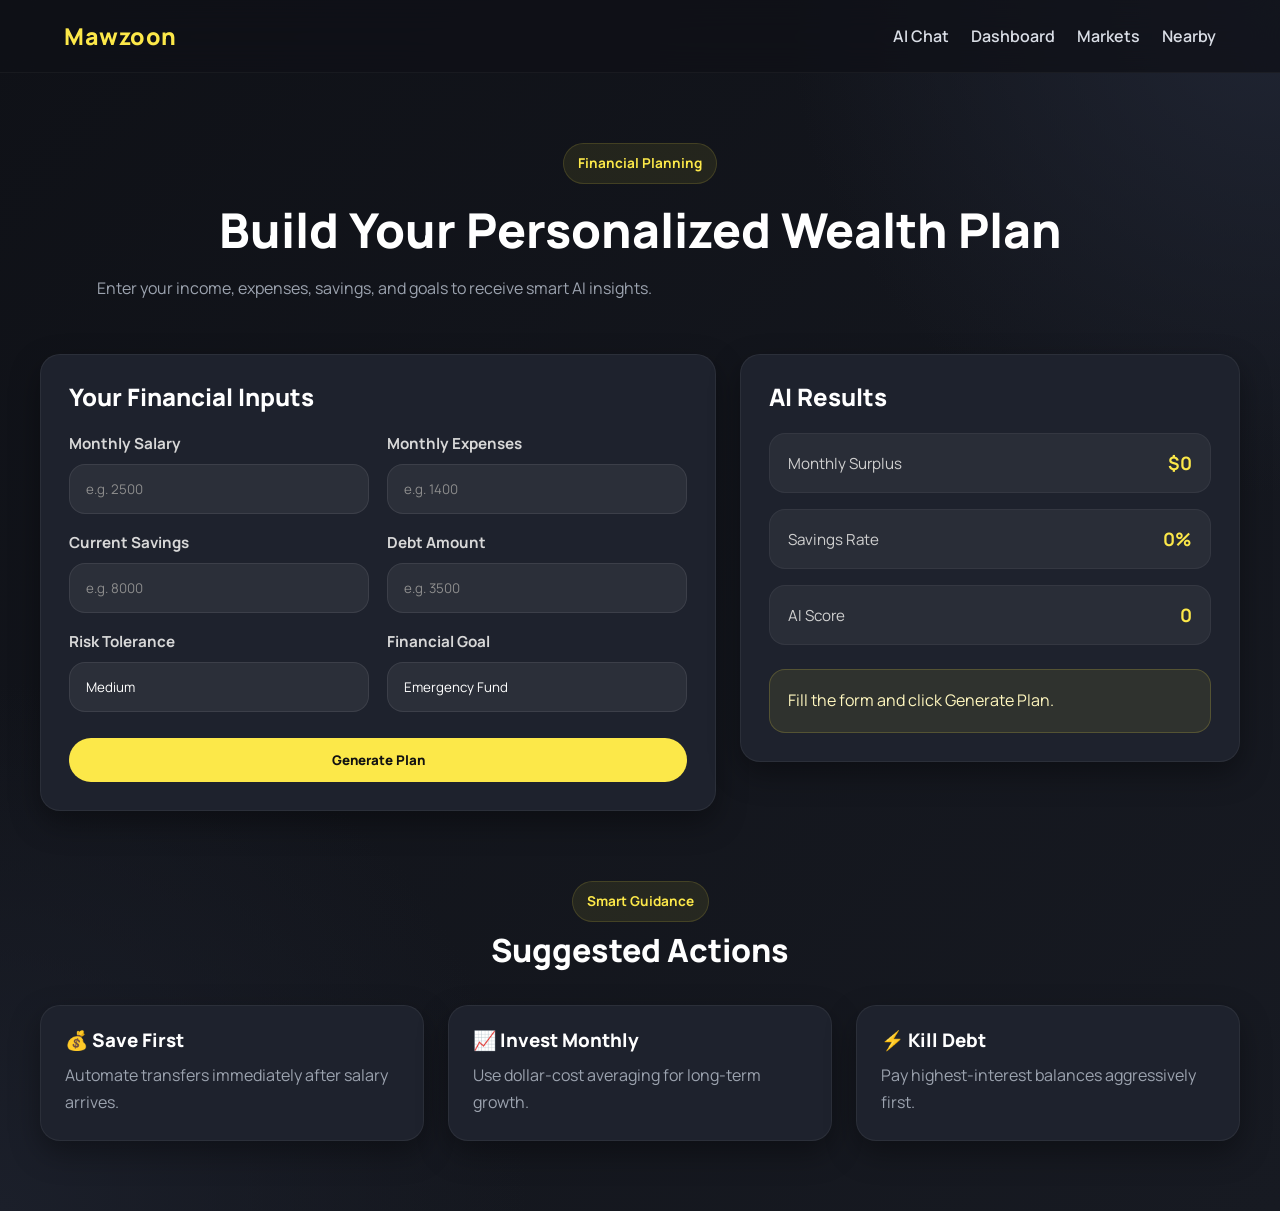
==== inputs.html @ 913d46e9 "Removing Api Key" ====
<!-- inputs.html -->
<!DOCTYPE html>
<html lang="en">
<head>
  <meta charset="UTF-8" />
  <meta name="viewport" content="width=device-width, initial-scale=1.0"/>
  <title>Mawzoon Planner</title>

  <!-- CSS -->
  <link rel="stylesheet" href="css/style.css" />
  <link rel="stylesheet" href="css/forms.css" />
  <link rel="stylesheet" href="css/responsive.css" />

  <!-- Fonts -->
  <link rel="preconnect" href="https://fonts.googleapis.com">
  <link rel="preconnect" href="https://fonts.gstatic.com" crossorigin>
  <link href="https://fonts.googleapis.com/css2?family=Manrope:wght@400;500;700;800&display=swap" rel="stylesheet">
</head>
<body>

  <!-- =========================
       Navbar
  ========================== -->
  <header class="navbar">
    <div class="logo">Mawzoon</div>

    <nav class="nav-menu">
      <a href="chatbot.html">AI Chat</a>
      <a href="dashboard.html">Dashboard</a>
      <a href="markets.html">Markets</a>
      <a href="nearby.html">Nearby</a>
  
    </nav>
  </header>

  <!-- =========================
       Planner Hero
  ========================== -->
  <section class="page-hero">
    <div class="fade-up">
      <p class="badge">Financial Planning</p>
      <h1>Build Your Personalized Wealth Plan</h1>
      <p class="hero-text">
        Enter your income, expenses, savings, and goals to receive smart AI insights.
      </p>
    </div>
  </section>

  <!-- =========================
       Form Section
  ========================== -->
  <main class="container">

    <div class="planner-layout">

      <!-- Form -->
      <section class="card planner-form fade-up">
        <h2>Your Financial Inputs</h2>

        <form id="financeForm" class="form-grid">

          <div class="form-group">
            <label for="salary">Monthly Salary</label>
            <input type="number" id="salary" placeholder="e.g. 2500" required>
          </div>

          <div class="form-group">
            <label for="expenses">Monthly Expenses</label>
            <input type="number" id="expenses" placeholder="e.g. 1400" required>
          </div>

          <div class="form-group">
            <label for="savings">Current Savings</label>
            <input type="number" id="savings" placeholder="e.g. 8000" required>
          </div>

          <div class="form-group">
            <label for="debt">Debt Amount</label>
            <input type="number" id="debt" placeholder="e.g. 3500">
          </div>

          <div class="form-group">
            <label for="risk">Risk Tolerance</label>
            <select id="risk">
              <option value="Low">Low</option>
              <option value="Medium" selected>Medium</option>
              <option value="High">High</option>
            </select>
          </div>

          <div class="form-group">
            <label for="goal">Financial Goal</label>
            <select id="goal">
              <option value="Emergency Fund">Emergency Fund</option>
              <option value="Buy House">Buy House</option>
              <option value="Retirement">Retirement</option>
              <option value="Invest Growth">Invest Growth</option>
              <option value="Debt Free">Debt Free</option>
            </select>
          </div>

          <button type="submit" class="btn full-btn">
            Generate Plan
          </button>

        </form>
      </section>

      <!-- Results -->
      <section class="card planner-results fade-up">
        <h2>AI Results</h2>

        <div id="resultsBox">

          <div class="result-item">
            <span>Monthly Surplus</span>
            <strong>$0</strong>
          </div>

          <div class="result-item">
            <span>Savings Rate</span>
            <strong>0%</strong>
          </div>

          <div class="result-item">
            <span>AI Score</span>
            <strong>0</strong>
          </div>

          <div class="result-tip">
            Fill the form and click Generate Plan.
          </div>

        </div>
      </section>

    </div>

    <!-- Recommendation Cards -->
    <section class="section">
      <div class="section-title fade-up">
        <p class="badge">Smart Guidance</p>
        <h2>Suggested Actions</h2>
      </div>

      <div class="grid-3">

        <div class="card">
          <h3>💰 Save First</h3>
          <p>Automate transfers immediately after salary arrives.</p>
        </div>

        <div class="card">
          <h3>📈 Invest Monthly</h3>
          <p>Use dollar-cost averaging for long-term growth.</p>
        </div>

        <div class="card">
          <h3>⚡ Kill Debt</h3>
          <p>Pay highest-interest balances aggressively first.</p>
        </div>

      </div>
    </section>

  </main>

  <!-- JS -->
  <script src="js/main.js"></script>

  <script>
    const form = document.getElementById("financeForm");
    const resultsBox = document.getElementById("resultsBox");

    form.addEventListener("submit", function(e) {
      e.preventDefault();

      const salary = +document.getElementById("salary").value;
      const expenses = +document.getElementById("expenses").value;
      const savings = +document.getElementById("savings").value;
      const debt = +document.getElementById("debt").value;
      const risk = document.getElementById("risk").value;
      const goal = document.getElementById("goal").value;

      const surplus = salary - expenses;
      const rate = Math.max(0, ((surplus / salary) * 100)).toFixed(1);

      let score = 50;

      if (surplus > 500) score += 15;
      if (savings > 5000) score += 15;
      if (debt < 2000) score += 10;
      if (risk === "Medium") score += 5;
      if (goal === "Retirement") score += 5;

      if (score > 100) score = 100;

      let tip = "Stay consistent and review monthly.";

      if (surplus < 0) {
        tip = "Expenses exceed income. Cut spending immediately.";
      } else if (debt > savings) {
        tip = "Debt is high. Prioritize repayments.";
      } else if (score > 80) {
        tip = "Excellent position. Begin advanced investing.";
      }

      resultsBox.innerHTML = `
        <div class="result-item">
          <span>Monthly Surplus</span>
          <strong>$${surplus}</strong>
        </div>

        <div class="result-item">
          <span>Savings Rate</span>
          <strong>${rate}%</strong>
        </div>

        <div class="result-item">
          <span>AI Score</span>
          <strong>${score}/100</strong>
        </div>

        <div class="result-item">
          <span>Goal</span>
          <strong>${goal}</strong>
        </div>

        <div class="result-tip">${tip}</div>
      `;
    });
  </script>

</body>
</html>
---- css/style.css ----
/* ==========================================
   css/style.css
   PROFESSIONAL FINTECH VERSION
   FinAI Advisor
========================================== */

@import url('https://fonts.googleapis.com/css2?family=Manrope:wght@400;500;700;800&display=swap');

:root{

  /* Brand */
  --yellow:#FCE849;

  /* Background */
  --black:#0F1117;
  --navy:#171A22;
  --surface:#1E222D;
  --surface-2:#252A36;

  /* Text */
  --white:#FFFFFF;
  --text:#E8ECF1;
  --gray:#9CA3AF;
  --muted:#6B7280;

  /* Effects */
  --border:rgba(255,255,255,0.06);
  --glass:rgba(255,255,255,0.04);

  --success:#22C55E;
  --danger:#EF4444;

  --shadow:0 12px 30px rgba(0,0,0,0.35);
  --yellow-glow:0 0 18px rgba(252,232,73,0.18);

  --radius:20px;
  --transition:0.3s ease;
}

/* =======================
   Reset
======================= */
*{
  margin:0;
  padding:0;
  box-sizing:border-box;
}

html{
  scroll-behavior:smooth;
}

body{
  font-family:'Manrope',sans-serif;
  background:
  radial-gradient(circle at top right,#202533 0%,transparent 28%),
  radial-gradient(circle at bottom left,#1B1F2A 0%,transparent 30%),
  linear-gradient(135deg,var(--black),var(--navy));

  color:var(--text);
  min-height:100vh;
  overflow-x:hidden;
}

img{
  max-width:100%;
  display:block;
}

a{
  text-decoration:none;
  color:inherit;
}

button,input,select,textarea{
  font-family:inherit;
}

/* =======================
   Typography
======================= */
h1,h2,h3,h4,h5{
  color:var(--white);
  line-height:1.15;
  font-weight:800;
}

p{
  color:var(--gray);
  line-height:1.7;
}

.muted{
  color:var(--muted);
}

.positive{
  color:var(--success);
}

.negative{
  color:var(--danger);
}

/* =======================
   Layout
======================= */
.container{
  width:min(1200px,92%);
  margin:auto;
}

.section{
  padding:70px 0;
}

.section-title{
  text-align:center;
  margin-bottom:36px;
}

.section-title.left{
  text-align:left;
}

.section-title h2{
  font-size:2rem;
  margin-top:10px;
}

.grid-3{
  display:grid;
  grid-template-columns:repeat(3,1fr);
  gap:24px;
}

/* =======================
   Badge
======================= */
.badge{
  display:inline-block;
  padding:8px 14px;
  border-radius:999px;
  font-size:0.85rem;
  font-weight:700;
  color:var(--yellow);
  background:rgba(252,232,73,0.08);
  border:1px solid rgba(252,232,73,0.14);
}

/* =======================
   Navbar
======================= */
.navbar{
  display:flex;
  justify-content:space-between;
  align-items:center;
  padding:20px 5%;
  position:sticky;
  top:0;
  z-index:999;

  background:rgba(15,17,23,0.75);
  backdrop-filter:blur(18px);
  border-bottom:1px solid rgba(255,255,255,0.04);
}

.logo{
  font-size:1.45rem;
  font-weight:800;
  color:var(--yellow);
  letter-spacing:0.5px;
}

.nav-menu{
  display:flex;
  gap:22px;
  align-items:center;
}

.nav-menu a{
  color:#d9dde5;
  font-weight:600;
  transition:var(--transition);
}

.nav-menu a:hover{
  color:var(--yellow);
}

.nav-actions{
  display:flex;
  gap:12px;
  align-items:center;
}

.menu-toggle{
  display:none;
  width:42px;
  height:42px;
  border:none;
  border-radius:12px;
  cursor:pointer;
  background:var(--surface);
  color:#fff;
}

/* =======================
   Buttons
======================= */
.btn{
  display:inline-flex;
  align-items:center;
  justify-content:center;
  padding:13px 24px;
  border:none;
  border-radius:999px;
  cursor:pointer;

  background:var(--yellow);
  color:#111;
  font-weight:800;

  transition:var(--transition);
}

.btn:hover{
  transform:translateY(-2px);
  box-shadow:var(--yellow-glow);
}

.btn-outline{
  background:transparent;
  color:#fff;
  border:1px solid var(--border);
}

.small-btn{
  padding:10px 16px;
  font-size:0.9rem;
}

.full-btn{
  width:100%;
}

/* =======================
   Cards
======================= */
.card,
.glass{
  background:var(--surface);
  border:1px solid var(--border);
  border-radius:var(--radius);
  box-shadow:var(--shadow);
}

.card{
  padding:24px;
}

.glow-card{
  box-shadow:
  0 12px 30px rgba(0,0,0,0.35),
  0 0 18px rgba(252,232,73,0.10);
}

.icon-circle{
  width:56px;
  height:56px;
  border-radius:50%;
  display:grid;
  place-items:center;
  background:rgba(252,232,73,0.08);
  margin-bottom:16px;
  font-size:1.3rem;
}

/* =======================
   Hero
======================= */
.hero{
  width:min(1300px,92%);
  margin:auto;
  min-height:92vh;

  display:grid;
  grid-template-columns:1.1fr 0.9fr;
  gap:40px;
  align-items:center;

  padding:40px 0 60px;
}

.hero h1{
  font-size:4rem;
  margin:18px 0;
}

.hero h1 span{
  color:var(--yellow);
}

.hero-text{
  max-width:620px;
  margin-bottom:28px;
}

.hero-buttons{
  display:flex;
  gap:14px;
  flex-wrap:wrap;
  margin-bottom:32px;
}

.stats-grid{
  display:grid;
  grid-template-columns:repeat(3,1fr);
  gap:18px;
}

.stat-card{
  padding:22px;
  text-align:center;
}

.stat-card h3{
  font-size:2rem;
  color:var(--yellow);
}

.hero-widget{
  position:relative;
}

.widget-card{
  padding:24px;
  margin-bottom:18px;
}

.widget-card.small{
  padding:18px;
}

/* =======================
   Page Hero
======================= */
.page-hero{
  text-align:center;
  padding:70px 5% 24px;
}

.page-hero h1{
  font-size:3rem;
  margin:18px 0;
}

/* =======================
   Chat
======================= */
.chat-wrapper{
  width:min(1300px,92%);
  margin:30px auto 60px;

  display:grid;
  grid-template-columns:360px 1fr;
  gap:24px;
}

.chat-sidebar{
  padding:28px;
}

.suggested-box{
  display:flex;
  flex-wrap:wrap;
  gap:10px;
  margin-top:20px;
}

.chip{
  padding:10px 14px;
  border:none;
  border-radius:999px;
  background:var(--surface-2);
  color:#fff;
  cursor:pointer;
}

.chat-area{
  display:flex;
  flex-direction:column;
  gap:18px;
}

.chat-box{
  min-height:70vh;
  max-height:70vh;
  overflow-y:auto;
}

.message{
  display:flex;
  gap:12px;
  margin-bottom:16px;
}

.user-msg{
  justify-content:flex-end;
}

.avatar{
  width:42px;
  height:42px;
  border-radius:50%;
  display:grid;
  place-items:center;
  background:var(--surface-2);
}

.bubble{
  max-width:72%;
  padding:14px 18px;
  border-radius:18px;
  background:var(--surface-2);
}

.user-msg .bubble{
  background:var(--yellow);
  color:#111;
  font-weight:700;
}

.chat-input-wrap{
  padding:14px;
  display:flex;
  gap:12px;
}

.chat-input-wrap input{
  flex:1;
  border:none;
  outline:none;
  background:transparent;
  color:#fff;
}

/* =======================
   Footer
======================= */
.footer{
  margin-top:60px;
  padding:40px 5%;
  border-top:1px solid rgba(255,255,255,0.05);
  text-align:center;
}

.footer div{
  display:flex;
  justify-content:center;
  gap:18px;
  flex-wrap:wrap;
  margin:12px 0;
}

.footer a:hover{
  color:var(--yellow);
}

/* =======================
   CTA
======================= */
.cta-section{
  padding:60px 0;
}

.cta-box{
  width:min(900px,92%);
  margin:auto;
  text-align:center;
  padding:42px;
}

/* =======================
   Animations
======================= */
.fade-up{
  opacity:1;
  transform:translateY(0);
  transition:0.7s ease;
}

.fade-up.show{
  opacity:1;
  transform:translateY(0);
}

.float-card{
  animation:floatY 4s ease-in-out infinite;
}

@keyframes floatY{
  0%,100%{transform:translateY(0)}
  50%{transform:translateY(-12px)}
}

/* =======================
   Scrollbar
======================= */
::-webkit-scrollbar{
  width:8px;
}

::-webkit-scrollbar-thumb{
  background:rgba(255,255,255,0.14);
  border-radius:999px;
}
/* Add this in style.css */

.news-list{
  display: flex;
  flex-direction: column;
  gap: 20px;   /* space between news cards */
}

.news-card{
  padding: 24px;
}
---- css/forms.css ----
/* ==========================================
   css/forms.css
   Planner / Inputs Page Styles
========================================== */

/* ========================
   Planner Layout
======================== */
.planner-layout{
  display:grid;
  grid-template-columns:1.15fr 0.85fr;
  gap:24px;
  align-items:start;
}

/* ========================
   Cards
======================== */
.planner-form,
.planner-results{
  padding:28px;
}

.planner-form h2,
.planner-results h2{
  margin-bottom:22px;
  font-size:1.5rem;
}

/* ========================
   Form Grid
======================== */
.form-grid{
  display:grid;
  grid-template-columns:repeat(2,1fr);
  gap:18px;
}

.form-group{
  display:flex;
  flex-direction:column;
  gap:10px;
}

.form-group label{
  font-size:0.95rem;
  font-weight:700;
  color:#d8d8d8;
}

.form-group input,
.form-group select,
.form-group textarea{
  width:100%;
  padding:15px 16px;
  border:none;
  outline:none;
  border-radius:16px;
  background:rgba(255,255,255,0.06);
  color:#fff;
  border:1px solid rgba(255,255,255,0.08);
  transition:0.3s ease;
}

.form-group input::placeholder,
.form-group textarea::placeholder{
  color:#8d8d8d;
}

.form-group input:focus,
.form-group select:focus,
.form-group textarea:focus{
  border-color:rgba(252,232,73,0.6);
  box-shadow:0 0 0 4px rgba(252,232,73,0.08);
}

.form-group select{
  appearance:none;
  cursor:pointer;
}

.full-btn{
  grid-column:1 / -1;
  margin-top:8px;
}

/* ========================
   Results Box
======================== */
#resultsBox{
  display:grid;
  gap:16px;
}

.result-item{
  display:flex;
  align-items:center;
  justify-content:space-between;
  gap:14px;
  padding:16px 18px;
  border-radius:16px;
  background:rgba(255,255,255,0.05);
  border:1px solid rgba(255,255,255,0.05);
}

.result-item span{
  color:#cfcfcf;
  font-size:0.95rem;
}

.result-item strong{
  font-size:1.15rem;
  color:var(--yellow);
}

.result-tip{
  margin-top:8px;
  padding:18px;
  border-radius:16px;
  background:rgba(252,232,73,0.08);
  border:1px solid rgba(252,232,73,0.18);
  color:#fff7bf;
  line-height:1.6;
}

/* ========================
   Bonus Cards
======================== */
.section .card h3{
  margin-bottom:10px;
}

/* ========================
   Range Sliders (Future Use)
======================== */
input[type="range"]{
  width:100%;
  accent-color:var(--yellow);
}

/* ========================
   Error / Success States
======================== */
.input-error{
  border-color:#ff6a6a !important;
}

.input-success{
  border-color:#57ff8f !important;
}

/* ========================
   Responsive Tablet
======================== */
@media (max-width: 992px){

  .planner-layout{
    grid-template-columns:1fr;
  }

  .planner-results{
    order:-1;
  }
}

/* ========================
   Responsive Mobile
======================== */
@media (max-width: 768px){

  .planner-form,
  .planner-results{
    padding:22px;
  }

  .form-grid{
    grid-template-columns:1fr;
    gap:16px;
  }

  .full-btn{
    grid-column:auto;
  }

  .result-item{
    flex-direction:column;
    align-items:flex-start;
  }

  .result-item strong{
    font-size:1.05rem;
  }
}
---- css/responsive.css ----
/* ==========================================
   css/responsive.css
   Global Responsive Rules
========================================== */

/* ========================
   Large Screens
======================== */
@media (max-width: 1400px){

  .hero h1{
    font-size:3.5rem;
  }

  .container{
    width:min(1200px,94%);
  }
}

/* ========================
   Laptop / Small Desktop
======================== */
@media (max-width: 1200px){

  .hero{
    grid-template-columns:1fr;
    gap:40px;
    text-align:center;
    padding-top:50px;
  }

  .hero-text{
    margin-left:auto;
    margin-right:auto;
  }

  .hero-buttons{
    justify-content:center;
  }

  .stats-grid{
    grid-template-columns:repeat(3,1fr);
  }

  .hero-widget{
    max-width:700px;
    margin:auto;
  }

  .chat-wrapper{
    grid-template-columns:320px 1fr;
  }

  .grid-3{
    grid-template-columns:repeat(2,1fr);
  }
}

/* ========================
   Tablet
======================== */
@media (max-width: 992px){

  .navbar{
    padding:18px 4%;
  }

  .nav-menu{
    gap:14px;
  }

  .hero h1{
    font-size:3rem;
  }

  .page-hero h1{
    font-size:2.4rem;
  }

  .stats-grid{
    grid-template-columns:1fr;
  }

  .chat-wrapper{
    grid-template-columns:1fr;
  }

  .chat-sidebar{
    order:-1;
  }

  .grid-3{
    grid-template-columns:repeat(2,1fr);
  }

  .section{
    padding:60px 0;
  }

  .cta-box{
    padding:34px;
  }
}

/* ========================
   Mobile Navigation
======================== */
@media (max-width: 768px){

  .menu-toggle{
    display:block;
  }

  .nav-menu{
    position:absolute;
    top:78px;
    left:0;
    width:100%;
    background:rgba(27,28,37,0.98);
    backdrop-filter:blur(16px);
    flex-direction:column;
    align-items:flex-start;
    padding:22px;
    gap:18px;
    border-top:1px solid rgba(255,255,255,0.06);

    opacity:0;
    visibility:hidden;
    transform:translateY(-12px);
    transition:0.3s ease;
  }

  .nav-menu.show{
    opacity:1;
    visibility:visible;
    transform:translateY(0);
  }

  .nav-actions .btn{
    display:none;
  }

  .hero{
    min-height:auto;
    padding:30px 0 50px;
  }

  .hero h1{
    font-size:2.45rem;
  }

  .hero-buttons{
    flex-direction:column;
    align-items:center;
  }

  .hero-buttons .btn{
    width:100%;
    max-width:320px;
  }

  .page-hero{
    padding:55px 5% 20px;
  }

  .page-hero h1{
    font-size:2rem;
  }

  .section-title h2{
    font-size:1.6rem;
  }

  .grid-3{
    grid-template-columns:1fr;
  }

  .chat-box{
    min-height:58vh;
    max-height:58vh;
  }

  .chat-input-wrap{
    flex-direction:column;
  }

  .chat-input-wrap .btn{
    width:100%;
  }

  .bubble{
    max-width:86%;
  }

  .footer{
    padding:30px 5%;
  }

  .footer div{
    flex-direction:column;
    gap:10px;
  }
}

/* ========================
   Small Phones
======================== */
@media (max-width: 520px){

  .hero h1{
    font-size:2rem;
  }

  .page-hero h1{
    font-size:1.7rem;
  }

  .hero-text,
  p{
    font-size:0.95rem;
  }

  .card,
  .glass{
    border-radius:16px;
  }

  .btn{
    padding:12px 18px;
    font-size:0.95rem;
  }

  .section{
    padding:48px 0;
  }

  .cta-box{
    padding:26px 20px;
  }

  .logo{
    font-size:1.25rem;
  }
}

/* ========================
   Ultra Small Devices
======================== */
@media (max-width: 360px){

  .hero h1{
    font-size:1.75rem;
  }

  .page-hero h1{
    font-size:1.45rem;
  }

  .badge{
    font-size:0.75rem;
    padding:7px 10px;
  }

  .btn{
    width:100%;
  }
}
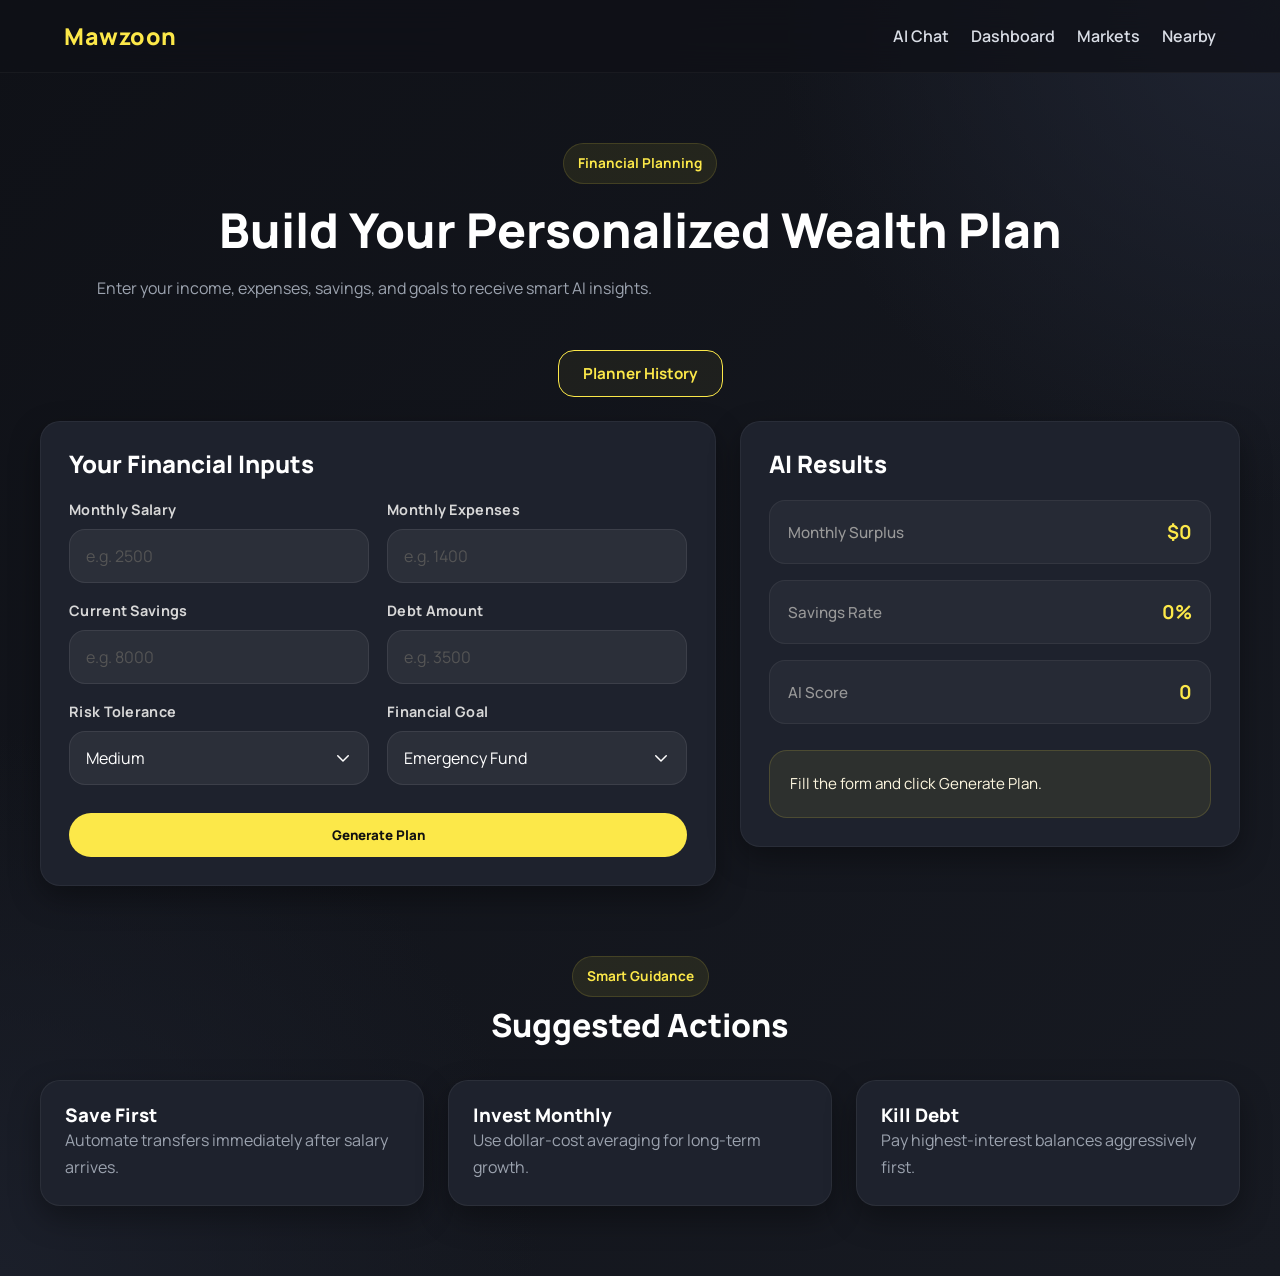
==== commit a1ee9b6d: "Database Added" ====
--- a/inputs.html
+++ b/inputs.html
@@ -36,15 +36,63 @@
   <!-- =========================
        Planner Hero
   ========================== -->
-  <section class="page-hero">
+  <section class="page-hero" style="position: relative;">
     <div class="fade-up">
       <p class="badge">Financial Planning</p>
       <h1>Build Your Personalized Wealth Plan</h1>
       <p class="hero-text">
         Enter your income, expenses, savings, and goals to receive smart AI insights.
       </p>
+      <button onclick="loadPlannerHistory()" class="history-btn">
+        Planner History
+      </button>
     </div>
   </section>
+
+<div id="historyModal" style="display:none; position:fixed; top:0; left:0; width:100%; height:100%; background:rgba(0,0,0,0.8); z-index:999; justify-content:center; align-items:center;">
+    <div style="background:#121826; padding:30px; border-radius:16px; width:90%; max-width:600px; max-height:80vh; overflow-y:auto; border: 1px solid rgba(255,255,255,0.1);">
+        <div style="display:flex; justify-content:space-between; margin-bottom:20px;">
+            <h2 style="color:white; margin:0;">Your Plan History</h2>
+            <button onclick="document.getElementById('historyModal').style.display='none'" style="background:none; border:none; color:white; font-size:1.5rem; cursor:pointer;">&times;</button>
+        </div>
+        <div id="historyList" style="display:flex; flex-direction:column; gap:10px;">
+            </div>
+    </div>
+</div>
+
+<script>
+    // NEW FUNCTION TO FETCH HISTORY
+    async function loadPlannerHistory() {
+        document.getElementById('historyModal').style.display = 'flex';
+        const historyList = document.getElementById('historyList');
+        historyList.innerHTML = "<p style='color:white;'>Loading...</p>";
+        
+        try {
+            const response = await fetch('/api/planner_history');
+            const data = await response.json();
+            
+            if(data.length === 0) {
+                historyList.innerHTML = "<p style='color:gray;'>No previous plans found.</p>";
+                return;
+            }
+            
+            historyList.innerHTML = "";
+            data.forEach(plan => {
+                historyList.innerHTML += `
+                    <div style="background:rgba(255,255,255,0.05); padding:15px; border-radius:8px; border: 1px solid rgba(255,255,255,0.1);">
+                        <p style="color:gray; font-size:0.8rem; margin:0 0 5px 0;">${plan.date}</p>
+                        <div style="display:flex; justify-content:space-between; color:white;">
+                            <span>Income: $${plan.salary} | Exp: $${plan.expenses}</span>
+                            <strong style="color:${plan.score >= 60 ? '#57ff8f' : '#ff6a6a'}">Score: ${plan.score} (${plan.status})</strong>
+                        </div>
+                    </div>
+                `;
+            });
+        } catch(e) {
+            historyList.innerHTML = "<p style='color:red;'>Failed to load history.</p>";
+        }
+    }
+</script>
 
   <!-- =========================
        Form Section
@@ -98,11 +146,9 @@
               <option value="Debt Free">Debt Free</option>
             </select>
           </div>
-
-          <button type="submit" class="btn full-btn">
-            Generate Plan
-          </button>
-
+             <button type="button" id="generateBtn" class="btn full-btn">
+              Generate Plan
+            </button>
         </form>
       </section>
 
@@ -114,28 +160,25 @@
 
           <div class="result-item">
             <span>Monthly Surplus</span>
-            <strong>$0</strong>
+            <strong id="surplus">$0</strong>
           </div>
 
           <div class="result-item">
             <span>Savings Rate</span>
-            <strong>0%</strong>
+            <strong id="savings_rate">0%</strong>
           </div>
 
           <div class="result-item">
             <span>AI Score</span>
-            <strong>0</strong>
-          </div>
-
-          <div class="result-tip">
+            <strong id="score">0</strong>
+          </div>
+
+          <div class="result-tip" id="adviceBox">
             Fill the form and click Generate Plan.
           </div>
-
         </div>
       </section>
-
     </div>
-
     <!-- Recommendation Cards -->
     <section class="section">
       <div class="section-title fade-up">
@@ -146,90 +189,132 @@
       <div class="grid-3">
 
         <div class="card">
-          <h3>💰 Save First</h3>
+          <h3>Save First</h3>
           <p>Automate transfers immediately after salary arrives.</p>
         </div>
 
         <div class="card">
-          <h3>📈 Invest Monthly</h3>
+          <h3>Invest Monthly</h3>
           <p>Use dollar-cost averaging for long-term growth.</p>
         </div>
 
         <div class="card">
-          <h3>⚡ Kill Debt</h3>
+          <h3>Kill Debt</h3>
           <p>Pay highest-interest balances aggressively first.</p>
         </div>
-
       </div>
     </section>
-
   </main>
 
   <!-- JS -->
   <script src="js/main.js"></script>
-
-  <script>
-    const form = document.getElementById("financeForm");
-    const resultsBox = document.getElementById("resultsBox");
-
-    form.addEventListener("submit", function(e) {
-      e.preventDefault();
-
-      const salary = +document.getElementById("salary").value;
-      const expenses = +document.getElementById("expenses").value;
-      const savings = +document.getElementById("savings").value;
-      const debt = +document.getElementById("debt").value;
-      const risk = document.getElementById("risk").value;
-      const goal = document.getElementById("goal").value;
-
-      const surplus = salary - expenses;
-      const rate = Math.max(0, ((surplus / salary) * 100)).toFixed(1);
-
-      let score = 50;
-
-      if (surplus > 500) score += 15;
-      if (savings > 5000) score += 15;
-      if (debt < 2000) score += 10;
-      if (risk === "Medium") score += 5;
-      if (goal === "Retirement") score += 5;
-
-      if (score > 100) score = 100;
-
-      let tip = "Stay consistent and review monthly.";
-
-      if (surplus < 0) {
-        tip = "Expenses exceed income. Cut spending immediately.";
-      } else if (debt > savings) {
-        tip = "Debt is high. Prioritize repayments.";
-      } else if (score > 80) {
-        tip = "Excellent position. Begin advanced investing.";
-      }
-
-      resultsBox.innerHTML = `
-        <div class="result-item">
-          <span>Monthly Surplus</span>
-          <strong>$${surplus}</strong>
-        </div>
-
-        <div class="result-item">
-          <span>Savings Rate</span>
-          <strong>${rate}%</strong>
-        </div>
-
-        <div class="result-item">
-          <span>AI Score</span>
-          <strong>${score}/100</strong>
-        </div>
-
-        <div class="result-item">
-          <span>Goal</span>
-          <strong>${goal}</strong>
-        </div>
-
-        <div class="result-tip">${tip}</div>
-      `;
+<script>
+    // 1. Clear errors when the user starts typing
+    const allInputs = document.querySelectorAll('.form-group input, .form-group select');
+    allInputs.forEach(input => {
+        input.addEventListener('input', function() {
+            // Remove red border
+            this.classList.remove('input-error');
+            // Remove the warning text if it exists
+            const warning = this.parentElement.querySelector('.error-text');
+            if (warning) warning.remove();
+        });
     });
-  </script>
-
+
+    // 2. Main Logic for the Generate Button
+    document.getElementById('generateBtn').addEventListener('click', async function(e) {
+    e.preventDefault();
+
+    // --- 1. RESET EVERYTHING AT THE START OF THE CLICK ---
+    let isValid = true;
+    const allInputs = document.querySelectorAll('.form-group input, .form-group select');
+    
+    allInputs.forEach(input => {
+        input.classList.remove('input-error'); // Remove red borders
+        const warning = input.parentElement.querySelector('.error-text');
+        if (warning) warning.remove(); // Remove red text
+    });
+
+    // --- 2. COLLECT CURRENT VALUES ---
+    const inputs = {
+        salary: document.getElementById('salary'),
+        expenses: document.getElementById('expenses'),
+        savings: document.getElementById('savings'),
+        debt: document.getElementById('debt'),
+        risk: document.getElementById('risk'),
+        goal: document.getElementById('goal')
+    };
+
+    // Helper function for errors
+    const applyError = (inputElement, message) => {
+        isValid = false;
+        inputElement.classList.add('input-error');
+        let warning = document.createElement('span');
+        warning.className = 'error-text';
+        warning.style.color = '#ff6a6a';
+        warning.style.fontSize = '0.85rem';
+        warning.style.marginTop = '5px';
+        warning.style.display = 'block';
+        warning.innerText = message;
+        inputElement.parentElement.appendChild(warning);
+    };
+
+    // --- 3. RUN VALIDATION ---
+    for (const key in inputs) {
+        if (!inputs[key].value || inputs[key].value.trim() === "") {
+            applyError(inputs[key], 'This field is required.');
+        }
+    }
+
+    if (isValid) {
+        const numSalary = parseFloat(inputs.salary.value);
+        const numExpenses = parseFloat(inputs.expenses.value);
+        if (numExpenses >= numSalary) {
+            applyError(inputs.expenses, 'Expenses must be less than salary.');
+        }
+    }
+
+    // STOP if invalid
+    if (!isValid) return;
+
+    // --- 4. SEND TO PYTHON ---
+    try {
+        // Change the text to show it's working
+        document.getElementById('generateBtn').innerText = "Calculating...";
+
+        const response = await fetch('/plan', {
+            method: 'POST',
+            headers: { 'Content-Type': 'application/json' },
+            body: JSON.stringify({
+                salary: parseFloat(inputs.salary.value),
+                expenses: parseFloat(inputs.expenses.value),
+                savings: parseFloat(inputs.savings.value),
+                debt: parseFloat(inputs.debt.value),
+                risk: inputs.risk.value,
+                goal: inputs.goal.value
+            })
+        });
+
+        const data = await response.json();
+
+        // --- 5. UPDATE THE UI WITH NEW DATA ---
+        document.getElementById('surplus').innerText = '$' + data.surplus;
+        document.getElementById('savings_rate').innerText = data.savings_rate + '%';
+        document.getElementById('score').innerText = data.score + '/100';
+        
+        const adviceBox = document.getElementById('adviceBox');
+        adviceBox.innerHTML = ''; 
+        data.advice.forEach(tip => {
+            adviceBox.innerHTML += `<li>${tip}</li>`;
+        });
+
+    } catch (error) {
+        alert("Server connection failed!");
+    } finally {
+        // Reset button text
+        document.getElementById('generateBtn').innerText = "Generate Plan";
+    }
+});
+</script>
 </body>
 </html>
--- a/css/forms.css
+++ b/css/forms.css
@@ -1,193 +1,226 @@
 /* ==========================================
-   css/forms.css
-   Planner / Inputs Page Styles
+   css/forms.css - Mawzoon Financial Planner
 ========================================== */
 
 /* ========================
    Planner Layout
 ======================== */
-.planner-layout{
-  display:grid;
-  grid-template-columns:1.15fr 0.85fr;
-  gap:24px;
-  align-items:start;
-}
-
-/* ========================
-   Cards
+.planner-layout {
+    display: grid;
+    grid-template-columns: 1.15fr 0.85fr;
+    gap: 24px;
+    align-items: start;
+}
+
+/* ========================
+   Cards & Headers
 ======================== */
 .planner-form,
-.planner-results{
-  padding:28px;
+.planner-results {
+    padding: 28px;
+    border: 1px solid rgba(255, 255, 255, 0.05);
 }
 
 .planner-form h2,
-.planner-results h2{
-  margin-bottom:22px;
-  font-size:1.5rem;
-}
-
-/* ========================
-   Form Grid
-======================== */
-.form-grid{
-  display:grid;
-  grid-template-columns:repeat(2,1fr);
-  gap:18px;
-}
-
-.form-group{
-  display:flex;
-  flex-direction:column;
-  gap:10px;
-}
-
-.form-group label{
-  font-size:0.95rem;
-  font-weight:700;
-  color:#d8d8d8;
+.planner-results h2 {
+    margin-bottom: 22px;
+    font-size: 1.5rem;
+    font-weight: 800;
+}
+
+/* ========================
+   Form Grid & Groups
+======================== */
+.form-grid {
+    display: grid;
+    grid-template-columns: repeat(2, 1fr);
+    gap: 18px;
+}
+
+.form-group {
+    display: flex;
+    flex-direction: column;
+    gap: 10px;
+}
+
+.form-group label {
+    font-size: 0.9rem;
+    font-weight: 700;
+    color: #d8d8d8;
+    letter-spacing: 0.3px;
 }
 
 .form-group input,
 .form-group select,
-.form-group textarea{
-  width:100%;
-  padding:15px 16px;
-  border:none;
-  outline:none;
-  border-radius:16px;
-  background:rgba(255,255,255,0.06);
-  color:#fff;
-  border:1px solid rgba(255,255,255,0.08);
-  transition:0.3s ease;
-}
-
-.form-group input::placeholder,
-.form-group textarea::placeholder{
-  color:#8d8d8d;
-}
-
+.form-group textarea {
+    width: 100%;
+    padding: 15px 16px;
+    border-radius: 16px;
+    background: rgba(255, 255, 255, 0.06);
+    color: #fff;
+    border: 1px solid rgba(255, 255, 255, 0.08);
+    transition: all 0.3s cubic-bezier(0.4, 0, 0.2, 1);
+    font-family: inherit;
+    font-size: 1rem;
+}
+
+.form-group input::placeholder {
+    color: #555;
+}
+
+/* Focus States */
 .form-group input:focus,
 .form-group select:focus,
-.form-group textarea:focus{
-  border-color:rgba(252,232,73,0.6);
-  box-shadow:0 0 0 4px rgba(252,232,73,0.08);
-}
-
-.form-group select{
-  appearance:none;
-  cursor:pointer;
-}
-
-.full-btn{
-  grid-column:1 / -1;
-  margin-top:8px;
-}
-
-/* ========================
-   Results Box
-======================== */
-#resultsBox{
-  display:grid;
-  gap:16px;
-}
-
-.result-item{
-  display:flex;
-  align-items:center;
-  justify-content:space-between;
-  gap:14px;
-  padding:16px 18px;
-  border-radius:16px;
-  background:rgba(255,255,255,0.05);
-  border:1px solid rgba(255,255,255,0.05);
-}
-
-.result-item span{
-  color:#cfcfcf;
-  font-size:0.95rem;
-}
-
-.result-item strong{
-  font-size:1.15rem;
-  color:var(--yellow);
-}
-
-.result-tip{
-  margin-top:8px;
-  padding:18px;
-  border-radius:16px;
-  background:rgba(252,232,73,0.08);
-  border:1px solid rgba(252,232,73,0.18);
-  color:#fff7bf;
-  line-height:1.6;
-}
-
-/* ========================
-   Bonus Cards
-======================== */
-.section .card h3{
-  margin-bottom:10px;
-}
-
-/* ========================
-   Range Sliders (Future Use)
-======================== */
-input[type="range"]{
-  width:100%;
-  accent-color:var(--yellow);
-}
-
-/* ========================
-   Error / Success States
-======================== */
-.input-error{
-  border-color:#ff6a6a !important;
-}
-
-.input-success{
-  border-color:#57ff8f !important;
-}
-
-/* ========================
-   Responsive Tablet
-======================== */
-@media (max-width: 992px){
-
-  .planner-layout{
-    grid-template-columns:1fr;
-  }
-
-  .planner-results{
-    order:-1;
-  }
-}
-
-/* ========================
-   Responsive Mobile
-======================== */
-@media (max-width: 768px){
-
-  .planner-form,
-  .planner-results{
-    padding:22px;
-  }
-
-  .form-grid{
-    grid-template-columns:1fr;
-    gap:16px;
-  }
-
-  .full-btn{
-    grid-column:auto;
-  }
-
-  .result-item{
-    flex-direction:column;
-    align-items:flex-start;
-  }
-
-  .result-item strong{
-    font-size:1.05rem;
-  }
+.form-group textarea:focus {
+    outline: none;
+    background: rgba(255, 255, 255, 0.1);
+    border-color: #fce849;
+    box-shadow: 0 0 0 4px rgba(252, 232, 73, 0.1);
+}
+
+/* Custom Select Styling */
+.form-group select {
+    appearance: none;
+    cursor: pointer;
+    background-image: url("data:image/svg+xml,%3Csvg xmlns='http://www.w3.org/2000/svg' fill='none' viewBox='0 0 24 24' stroke='white'%3E%3Cpath stroke-linecap='round' stroke-linejoin='round' stroke-width='2' d='M19 9l-7 7-7-7'%3E%3C/path%3E%3C/svg%3E");
+    background-repeat: no-repeat;
+    background-position: right 16px center;
+    background-size: 18px;
+}
+
+/* Dropdown Options Fix for Dark Mode */
+.form-group select option {
+    background-color: #1a1f2c; /* Matches your background depth */
+    color: #ffffff;
+    padding: 12px;
+}
+
+/* ========================
+   Action Buttons
+======================== */
+.full-btn {
+    grid-column: 1 / -1;
+    margin-top: 10px;
+    font-weight: 800;
+}
+
+/* Planner History Button */
+.history-btn {
+    margin-top: 20px;
+    background: rgba(252, 232, 73, 0.05);
+    border: 1px solid #fce849;
+    color: #fce849;
+    padding: 12px 24px;
+    border-radius: 16px;
+    font-weight: 700;
+    font-size: 0.95rem;
+    cursor: pointer;
+    transition: all 0.3s ease;
+    display: inline-flex;
+    align-items: center;
+    gap: 8px;
+}
+
+.history-btn:hover {
+    background: #fce849;
+    color: #121826;
+    box-shadow: 0 8px 20px rgba(252, 232, 73, 0.2);
+    transform: translateY(-2px);
+}
+
+.history-btn:active {
+    transform: translateY(0);
+}
+
+/* ========================
+   Results Display
+======================== */
+#resultsBox {
+    display: grid;
+    gap: 16px;
+}
+
+.result-item {
+    display: flex;
+    align-items: center;
+    justify-content: space-between;
+    padding: 18px;
+    border-radius: 16px;
+    background: rgba(255, 255, 255, 0.04);
+    border: 1px solid rgba(255, 255, 255, 0.06);
+}
+
+.result-item span {
+    color: #999;
+    font-size: 0.95rem;
+    font-weight: 500;
+}
+
+.result-item strong {
+    font-size: 1.2rem;
+    color: #fce849; /* Uses hardcoded yellow for consistency */
+}
+
+.result-tip {
+    margin-top: 10px;
+    padding: 20px;
+    border-radius: 18px;
+    background: rgba(252, 232, 73, 0.07);
+    border: 1px solid rgba(252, 232, 73, 0.15);
+    color: #fff8e1;
+    line-height: 1.7;
+    font-size: 0.95rem;
+}
+
+/* ========================
+   Error / Validation States
+======================== */
+.input-error {
+    border-color: #ff6a6a !important;
+    background: rgba(255, 106, 106, 0.05) !important;
+}
+
+.error-text {
+    font-weight: 600;
+    animation: fadeIn 0.3s ease;
+}
+
+@keyframes fadeIn {
+    from { opacity: 0; transform: translateY(-5px); }
+    to { opacity: 1; transform: translateY(0); }
+}
+
+/* ========================
+   Responsive Design
+======================== */
+
+/* Tablet */
+@media (max-width: 992px) {
+    .planner-layout {
+        grid-template-columns: 1fr;
+    }
+    .planner-results {
+        order: -1; /* Shows results on top for smaller screens */
+    }
+}
+
+/* Mobile */
+@media (max-width: 768px) {
+    .planner-form,
+    .planner-results {
+        padding: 22px;
+    }
+
+    .form-grid {
+        grid-template-columns: 1fr;
+    }
+
+    .result-item {
+        padding: 15px;
+    }
+
+    .history-btn {
+        width: 100%;
+        justify-content: center;
+    }
 }
